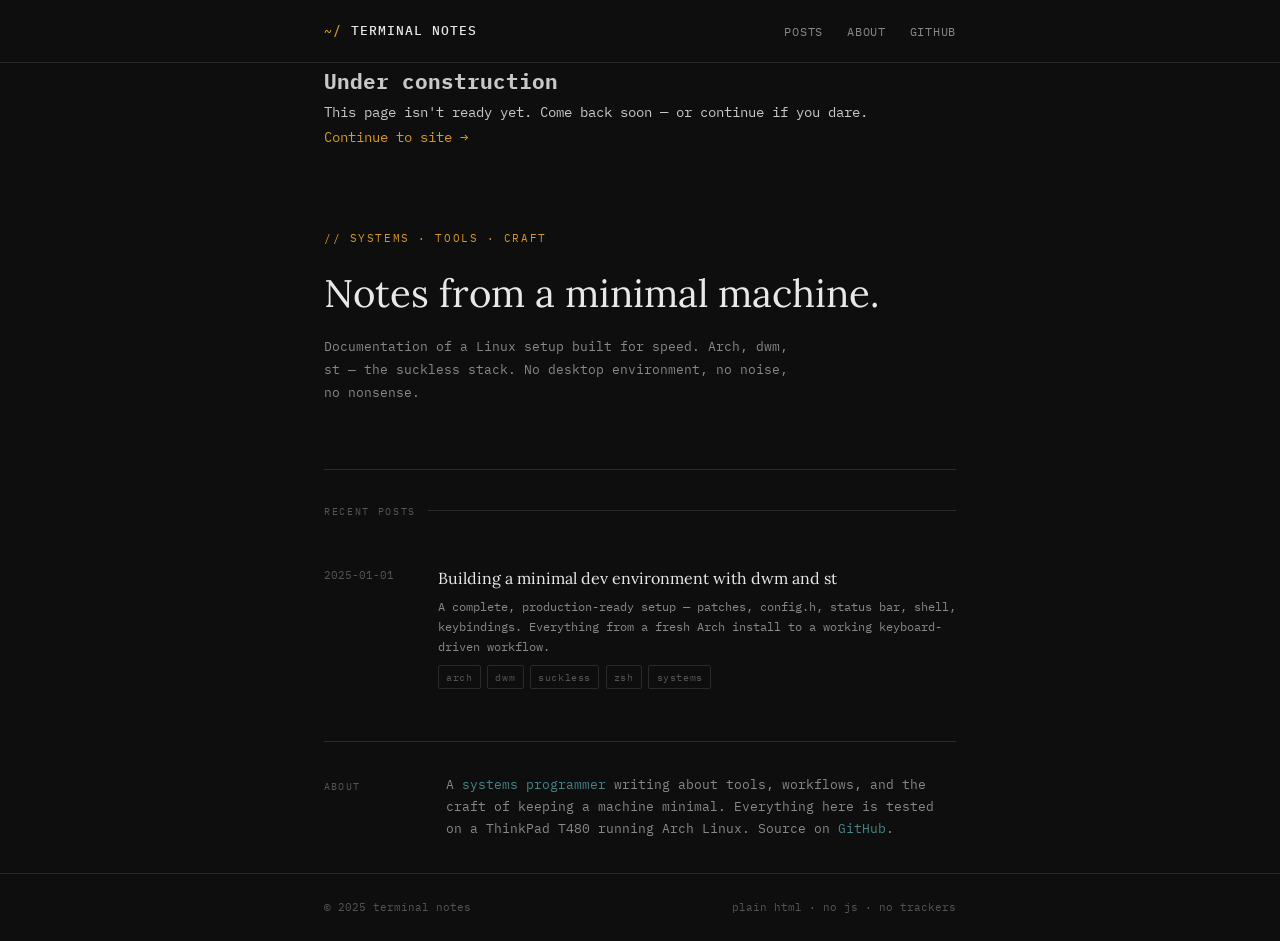
==== index.html @ 437e1c45 "First working prototype with first post dwm setupWORKinProgress.png stylesheet and index.html" ====
<!DOCTYPE html>
<html lang="en">
<head>
  <meta charset="UTF-8">
  <meta name="viewport" content="width=device-width, initial-scale=1.0">
  <meta name="description" content="A minimal blog on systems, tools, and the craft of computing.">
  <title>~/ · terminal notes</title>
  <link rel="stylesheet" href="assets/css/style.css">
  <link rel="icon" type="image/svg+xml" href="assets/favicon.svg">
</head>
<body>

<header>
  <div class="inner">
    <a href="index.html" class="site-name"><span>~/</span>&nbsp;terminal notes</a>
    <nav>
      <a href="index.html">posts</a>
      <a href="about.html">about</a>
      <a href="https://github.com" target="_blank">github</a>
    </nav>
  </div>
</header>
    <div class="tape t1" ></div>
    <div class="tape t2"></div>
    <div class="tape t3"></div>
    <div class="tape t4"></div>
    <div class="tape t5"></div>
    <div class="tape t6"></div>

<script>
function removeAllTapes() {
  document.querySelectorAll(".tape").forEach(el => {
    el.classList.add("removing");
    setTimeout(() => el.remove(), 300);
  });
}

document.addEventListener("click", removeAllTapes);
</script>
<main>

  <div class="wrap">


<div class="wip-overlay">
  <div class="tape-bg"></div>
  <div class="content">
    <h2>Under construction</h2>
    <p>This page isn't ready yet. Come back soon — or continue if you dare.</p>
    <a class="btn" href="/your-site">Continue to site &rarr;</a>
  </div>
</div>
    <section class="hero">
      <p class="hero-tag">// systems · tools · craft</p>
      <h1>Notes from a minimal&nbsp;machine.</h1>
      <p class="hero-sub">
        Documentation of a Linux setup built for speed. Arch, dwm, st —
        the suckless stack. No desktop environment, no noise, no nonsense.
      </p>
    </section>

    <section class="post-list">
      <p class="section-label">recent posts</p>

      <a href="posts/dwm-setup.html" style="display:contents; text-decoration:none;">
        <article class="post-item">
          <time class="post-date">2025-01-01</time>
          <div class="post-meta">
            <span class="post-title">Building a minimal dev environment with dwm and st</span>
            <span class="post-desc">
              A complete, production-ready setup — patches, config.h, status bar,
              shell, keybindings. Everything from a fresh Arch install to a working
              keyboard-driven workflow.
            </span>
            <div class="post-tags">
              <span class="tag">arch</span>
              <span class="tag">dwm</span>
              <span class="tag">suckless</span>
              <span class="tag">zsh</span>
              <span class="tag">systems</span>
            </div>
          </div>
        </article>
      </a>

      <!-- future posts slot in here -->

    </section>

    <div class="about-strip">
      <span class="label">about</span>
      <p>
        A <a href="about.html">systems programmer</a> writing about tools, workflows, and
        the craft of keeping a machine minimal. Everything here is tested on a
        ThinkPad T480 running Arch Linux.
        Source on <a href="https://github.com" target="_blank">GitHub</a>.
      </p>
    </div>

  </div>
</main>

<footer>
  <div class="wrap">
    <span>© 2025 terminal notes</span>
    <span>plain html · no js · no trackers</span>
  </div>
</footer>
</body>
</html>
---- assets/css/style.css ----
@import url('https://fonts.googleapis.com/css2?family=IBM+Plex+Mono:ital,wght@0,400;0,500;1,400&family=Lora:ital,wght@0,400;0,600;1,400&display=swap');

*, *::before, *::after { box-sizing: border-box; margin: 0; padding: 0; }

:root {
  --bg:        #0e0e0e;
  --bg2:       #161616;
  --bg3:       #1e1e1e;
  --border:    #2a2a2a;
  --muted:     #555;
  --subtle:    #888;
  --fg:        #c8c8c8;
  --bright:    #e8e8e8;
  --accent:    #d79921;
  --accent2:   #458588;
  --red:       #cc241d;
  --green:     #98971a;

  --mono:      'IBM Plex Mono', monospace;
  --serif:     'Lora', Georgia, serif;

  --max:       680px;
  --gap:       2rem;
  --diag: calc(sqrt(100vw * 100vw + 100vh * 100vh));
}

html { font-size: 16px; scroll-behavior: smooth; }

body {
  background: var(--bg);
  color: var(--fg);
  font-family: var(--mono);
  font-size: 0.875rem;
  line-height: 1.75;
  -webkit-font-smoothing: antialiased;
}

a { color: var(--accent); text-decoration: none; }
a:hover { text-decoration: underline; text-underline-offset: 3px; }

/* ── LAYOUT ── */
.wrap {
  max-width: var(--max);
  margin: 0 auto;
  padding: 0 1.5rem;
}

/* ── HEADER / NAV ── */
header {
  border-bottom: 1px solid var(--border);
  padding: 1.25rem 0;
  position: sticky;
  top: 0;
  background: var(--bg);
  z-index: 10;
}

header .inner {
  max-width: var(--max);
  margin: 0 auto;
  padding: 0 1.5rem;
  display: flex;
  align-items: center;
  justify-content: space-between;
}

.site-name {
  font-family: var(--mono);
  font-size: 0.8rem;
  font-weight: 500;
  color: var(--bright);
  letter-spacing: 0.08em;
  text-transform: uppercase;
}

.site-name span { color: var(--accent); }

nav { display: flex; gap: 1.5rem; }
nav a {
  font-size: 0.75rem;
  color: var(--subtle);
  letter-spacing: 0.06em;
  text-transform: uppercase;
  transition: color 0.15s;
}
nav a:hover { color: var(--bright); text-decoration: none; }

/* ── HERO ── */
.hero {
  padding: 5rem 0 4rem;
  border-bottom: 1px solid var(--border);
}

.hero-tag {
  font-size: 0.7rem;
  letter-spacing: 0.14em;
  text-transform: uppercase;
  color: var(--accent);
  margin-bottom: 1.25rem;
}

.hero h1 {
  font-family: var(--serif);
  font-size: clamp(1.6rem, 4vw, 2.4rem);
  font-weight: 400;
  color: var(--bright);
  line-height: 1.3;
  margin-bottom: 1rem;
  max-width: 560px;
}

.hero-sub {
  color: var(--subtle);
  font-size: 0.8125rem;
  max-width: 480px;
  line-height: 1.8;
}

/* ── POST LIST ── */
.post-list {
  padding: var(--gap) 0;
}

.section-label {
  font-size: 0.65rem;
  letter-spacing: 0.16em;
  text-transform: uppercase;
  color: var(--muted);
  margin-bottom: 1.5rem;
  display: flex;
  align-items: center;
  gap: 0.75rem;
}

.section-label::after {
  content: '';
  flex: 1;
  height: 1px;
  background: var(--border);
}

.post-item {
  display: grid;
  grid-template-columns: 90px 1fr;
  gap: 0 1.5rem;
  padding: 1.25rem 0;
  border-bottom: 1px solid var(--border);
  transition: background 0.15s;
}

.post-item:last-child { border-bottom: none; }

.post-date {
  font-size: 0.7rem;
  color: var(--muted);
  padding-top: 0.15rem;
  white-space: nowrap;
}

.post-meta { display: flex; flex-direction: column; gap: 0.3rem; }

.post-title {
  font-family: var(--serif);
  font-size: 1rem;
  font-weight: 400;
  color: var(--bright);
  transition: color 0.15s;
}

.post-item:hover .post-title { color: var(--accent); }

.post-desc {
  font-size: 0.775rem;
  color: var(--subtle);
  line-height: 1.6;
}

.post-tags { display: flex; gap: 0.4rem; margin-top: 0.25rem; }

.tag {
  font-size: 0.65rem;
  letter-spacing: 0.06em;
  color: var(--muted);
  border: 1px solid var(--border);
  padding: 0.1rem 0.45rem;
  border-radius: 2px;
  text-transform: lowercase;
}

/* ── ABOUT STRIP ── */
.about-strip {
  border-top: 1px solid var(--border);
  padding: 2rem 0;
  display: flex;
  gap: 2rem;
  align-items: flex-start;
}

.about-strip .label {
  font-size: 0.65rem;
  letter-spacing: 0.12em;
  text-transform: uppercase;
  color: var(--muted);
  padding-top: 0.2rem;
  min-width: 90px;
}

.about-strip p {
  font-size: 0.8rem;
  color: var(--subtle);
  line-height: 1.75;
}

.about-strip p a { color: var(--accent2); }

/* ── FOOTER ── */
footer {
  border-top: 1px solid var(--border);
  padding: 1.5rem 0;
  color: var(--muted);
  font-size: 0.7rem;
  display: flex;
  justify-content: space-between;
  align-items: center;
}

footer .wrap {
  display: flex;
  justify-content: space-between;
  align-items: center;
  width: 100%;
}

footer a { color: var(--muted); }
footer a:hover { color: var(--subtle); }

/* ── POST PAGE ── */
.post-header {
  padding: 4rem 0 2.5rem;
  border-bottom: 1px solid var(--border);
}

.post-header .post-tag {
  font-size: 0.68rem;
  letter-spacing: 0.14em;
  text-transform: uppercase;
  color: var(--accent);
  margin-bottom: 1rem;
}

.post-header h1 {
  font-family: var(--serif);
  font-size: clamp(1.4rem, 3.5vw, 2rem);
  font-weight: 400;
  color: var(--bright);
  line-height: 1.3;
  margin-bottom: 1rem;
}

.post-byline {
  font-size: 0.72rem;
  color: var(--muted);
  display: flex;
  gap: 1rem;
}

.post-byline span::before { content: '· '; }
.post-byline span:first-child::before { content: ''; }

/* ── ARTICLE BODY ── */
article.body {
  padding: 2.5rem 0;
  max-width: var(--max);
  margin: 0 auto;
}

article.body > * + * { margin-top: 1.25rem; }

article.body h2 {
  font-family: var(--serif);
  font-size: 1.1rem;
  font-weight: 600;
  color: var(--bright);
  margin-top: 2.5rem;
  margin-bottom: 0.75rem;
  padding-bottom: 0.4rem;
  border-bottom: 1px solid var(--border);
}

article.body h3 {
  font-size: 0.8rem;
  font-weight: 500;
  color: var(--fg);
  letter-spacing: 0.06em;
  text-transform: uppercase;
  margin-top: 2rem;
  margin-bottom: 0.5rem;
}

article.body p {
  font-size: 0.875rem;
  color: var(--fg);
  line-height: 1.85;
}

article.body strong { color: var(--bright); font-weight: 500; }
article.body em { font-style: italic; color: var(--subtle); }

article.body ul, article.body ol {
  padding-left: 1.25rem;
  font-size: 0.875rem;
  color: var(--fg);
}

article.body li + li { margin-top: 0.3rem; }

article.body a { color: var(--accent); }

/* ── CODE BLOCKS ── */
article.body pre {
  background: var(--bg2);
  border: 1px solid var(--border);
  border-left: 3px solid var(--accent);
  padding: 1.25rem 1.5rem;
  overflow-x: auto;
  font-size: 0.78rem;
  line-height: 1.7;
  margin: 1.5rem 0;
  border-radius: 2px;
}

article.body code {
  font-family: var(--mono);
  font-size: 0.78rem;
  color: var(--accent);
  background: var(--bg2);
  padding: 0.1rem 0.35rem;
  border-radius: 2px;
}

article.body pre code {
  color: var(--fg);
  background: none;
  padding: 0;
}

/* syntax colours inside pre */
.kw { color: #d79921; }
.cm { color: #555; font-style: italic; }
.st { color: #98971a; }
.nu { color: #458588; }
.fn { color: #b8bb26; }

/* ── BLOCKQUOTE / NOTE ── */
article.body blockquote {
  border-left: 3px solid var(--accent2);
  padding: 0.75rem 1.25rem;
  color: var(--subtle);
  font-size: 0.82rem;
  background: var(--bg2);
  margin: 1.5rem 0;
  border-radius: 0 2px 2px 0;
}

/* ── TABLE ── */
article.body table {
  width: 100%;
  font-size: 0.78rem;
  border-collapse: collapse;
  margin: 1.5rem 0;
}

article.body th {
  text-align: left;
  font-size: 0.65rem;
  letter-spacing: 0.1em;
  text-transform: uppercase;
  color: var(--muted);
  border-bottom: 1px solid var(--border);
  padding: 0.5rem 0.75rem;
}

article.body td {
  padding: 0.6rem 0.75rem;
  border-bottom: 1px solid var(--border);
  color: var(--fg);
  vertical-align: top;
}

article.body td:first-child { color: var(--accent); font-weight: 500; }

/* ── TOC ── */
.toc {
  background: var(--bg2);
  border: 1px solid var(--border);
  padding: 1.25rem 1.5rem;
  margin: 2rem 0;
  border-radius: 2px;
}

.toc-title {
  font-size: 0.65rem;
  letter-spacing: 0.14em;
  text-transform: uppercase;
  color: var(--muted);
  margin-bottom: 0.75rem;
}

.toc ol {
  padding-left: 1rem;
  counter-reset: item;
  list-style: none;
}

.toc li { margin: 0.2rem 0; }
.toc li::before {
  counter-increment: item;
  content: counter(item, decimal-leading-zero) '. ';
  color: var(--muted);
  font-size: 0.72rem;
}
.toc a {
  font-size: 0.8rem;
  color: var(--subtle);
}
.toc a:hover { color: var(--accent); text-decoration: none; }

/* ── POST NAV ── */
.post-nav {
  border-top: 1px solid var(--border);
  padding: 2rem 0;
  display: flex;
  justify-content: space-between;
  gap: 1rem;
  font-size: 0.75rem;
}

.post-nav a { color: var(--subtle); }
.post-nav a:hover { color: var(--accent); text-decoration: none; }
.post-nav .nav-label {
  font-size: 0.65rem;
  letter-spacing: 0.1em;
  text-transform: uppercase;
  color: var(--muted);
  display: block;
  margin-bottom: 0.25rem;
}

/* ── CURSOR ── */
::selection { background: #d7992230; color: var(--bright); }

/* ── SCROLLBAR ── */
::-webkit-scrollbar { width: 6px; height: 6px; }
::-webkit-scrollbar-track { background: var(--bg); }
::-webkit-scrollbar-thumb { background: var(--border); border-radius: 3px; }

/* ── RESPONSIVE ── */
@media (max-width: 540px) {
  .post-item { grid-template-columns: 1fr; gap: 0.25rem; }
  .post-date { margin-bottom: 0.25rem; }
  .about-strip { flex-direction: column; gap: 0.5rem; }
  footer .wrap { flex-direction: column; gap: 0.5rem; text-align: center; }
}

/* ── ANIMATION ── */
@keyframes fadein {
  from { opacity: 0; transform: translateY(8px); }
  to   { opacity: 1; transform: translateY(0);   }
}

.hero, .post-list, .about-strip {
  animation: fadein 0.4s ease both;
}

.post-list { animation-delay: 0.1s; }
.about-strip { animation-delay: 0.2s; }



/* ── WORK IN PROGRESS TAPE ── */


/* --- Base --- */
.tape {
  position: fixed;
  top: 50%;
  left: 50%;

  width: 300vmax; /* prevent clipping */
  height: clamp(40px, 3vw, 100px);

  transform-origin: center;

  background-image: url("../tape.png");
  background-repeat: repeat-x;
  background-size: auto 100%;
  background-position: 0 0;
  transition: none;

  pointer-events: auto;
  opacity: 0.9;
}


@keyframes centerOut {
  from {
    /* start as a thin visible strip at center */
    clip-path: inset(10% 50% 0 50%);
  }
  to {
    /* expand the hidden area outward → fully gone */
    clip-path: inset(0 0 0 0);
  }
}
.tape.removing {
  animation: centerOut 1s ease forwards;
}

/* base animation */
@keyframes tapeScroll {
  from { background-position: 0 0; }
 to { background-position: 2125px 0; }
}
.t1 {
  transform:
    translate(-50%, -50%)
    rotate(calc(atan2(100vh, 100vw) + 0deg))
    translateY(-20vh);

  animation: tapeScroll 55s linear infinite;
}

.t2 {
  transform:
    translate(-50%, -50%)
    rotate(calc(atan2(100vh, 100vw) + 18deg))
    translateY(0);
  animation: tapeScroll 48s linear infinite reverse;
  background-position: 50px 10px; /* offset to avoid sync */
}

.t3 {
  transform:
    translate(-50%, -50%)
    rotate(calc(atan2(75vh, 750vw) + 18deg))
    translateY(20vh);

  animation: tapeScroll 25s linear infinite;
  background-position: 100px 20px;
}

.t4 {
  transform:
    translate(-50%, -50%)
    rotate(calc(atan2(10vh, 100vw) - 42deg))
    translateY(-20vh);

  animation: tapeScroll 55s linear infinite;
}

.t5 {
  transform:
    translate(-50%, -50%)
    rotate(calc(atan2(42vh, 100vw) - 32deg))
    translateY(0);
  animation: tapeScroll 48s linear infinite reverse;
  background-position: 50px 10px; /* offset to avoid sync */
}

.t6 {
  transform:
    translate(-50%, -50%)
    rotate(calc(atan2(75vh, 750vw) - 28deg))
    translateY(20vh);

  animation: tapeScroll 25s linear infinite;
  background-position: 100px 20px;
}
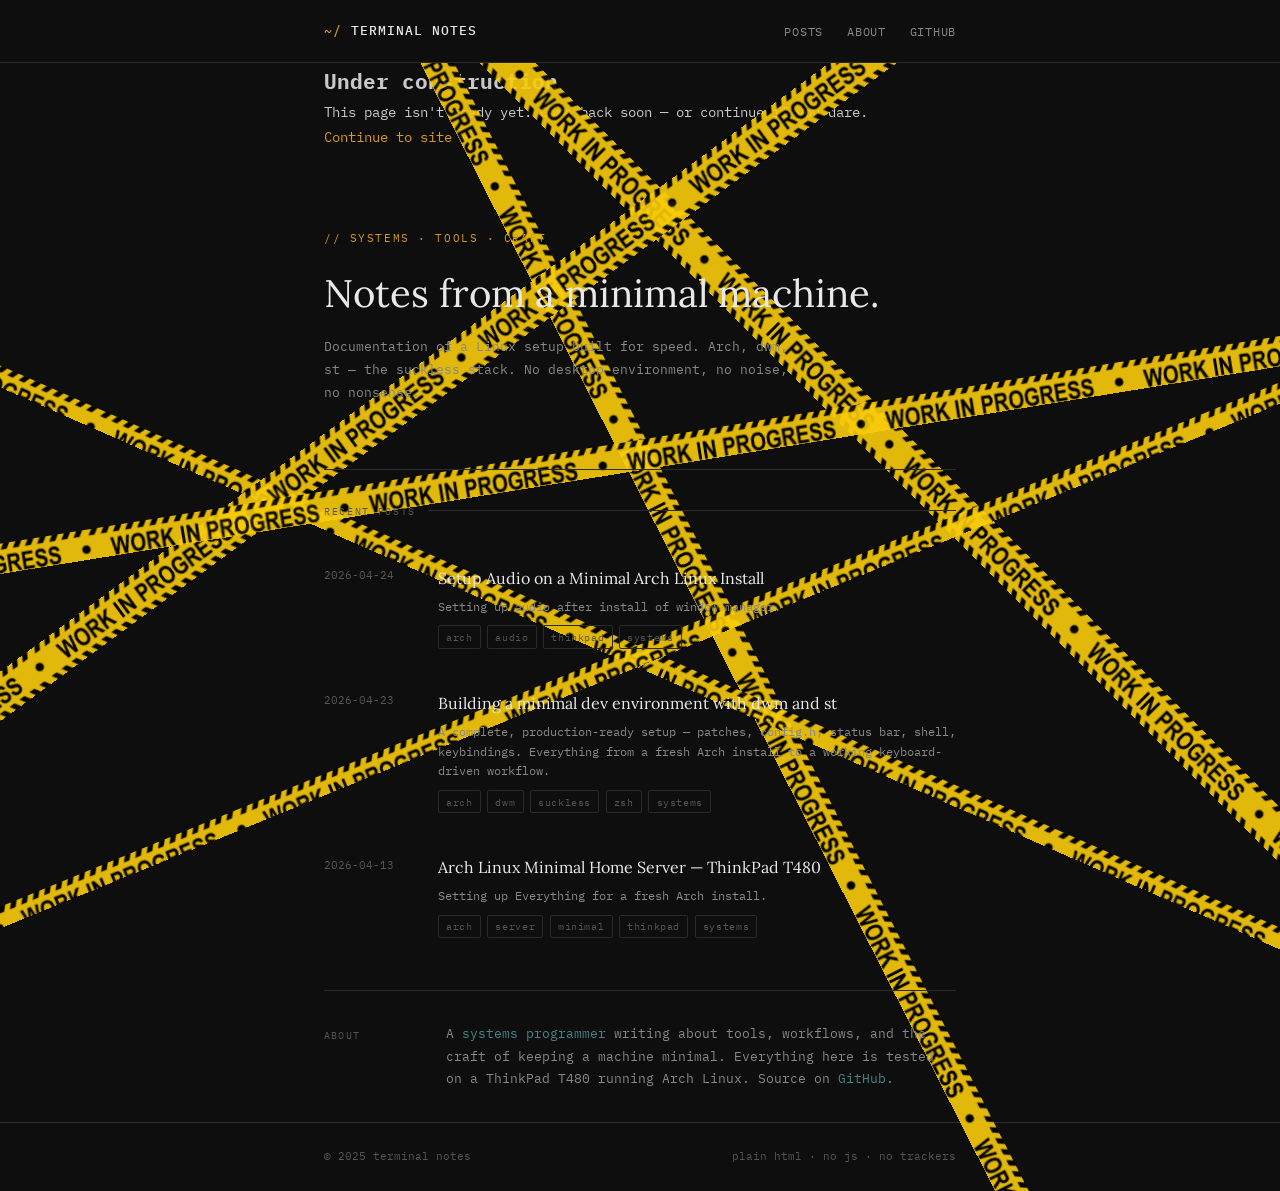
==== commit 2586d35a: "added posts arch server anddwm st setup" ====
--- a/index.html
+++ b/index.html
@@ -16,7 +16,7 @@
     <nav>
       <a href="index.html">posts</a>
       <a href="about.html">about</a>
-      <a href="https://github.com" target="_blank">github</a>
+      <a href="https://github.com/Manav-madhu" target="_blank">github</a>
     </nav>
   </div>
 </header>
@@ -47,7 +47,7 @@
   <div class="content">
     <h2>Under construction</h2>
     <p>This page isn't ready yet. Come back soon — or continue if you dare.</p>
-    <a class="btn" href="/your-site">Continue to site &rarr;</a>
+    <a class="btn" href="">Continue to site &rarr;</a>
   </div>
 </div>
     <section class="hero">
@@ -61,10 +61,26 @@
 
     <section class="post-list">
       <p class="section-label">recent posts</p>
+      <a href="posts/audio.html" style="display:contents; text-decoration:none;">
+        <article class="post-item">
+          <time class="post-date">2026-04-24</time>
+          <div class="post-meta">
+            <span class="post-title">Setup Audio on a Minimal Arch Linux Install</span>
+            <span class="post-desc">
+                Setting up audio after install of window manager.
+            </span>
+            <div class="post-tags">
+              <span class="tag">arch</span>
+              <span class="tag">audio</span>
+              <span class="tag">ThinkPad</span>
+              <span class="tag">systems</span>
+            </div>
+          </div>
+        </article>
 
       <a href="posts/dwm-setup.html" style="display:contents; text-decoration:none;">
         <article class="post-item">
-          <time class="post-date">2025-01-01</time>
+          <time class="post-date">2026-04-23</time>
           <div class="post-meta">
             <span class="post-title">Building a minimal dev environment with dwm and st</span>
             <span class="post-desc">
@@ -77,6 +93,25 @@
               <span class="tag">dwm</span>
               <span class="tag">suckless</span>
               <span class="tag">zsh</span>
+              <span class="tag">systems</span>
+            </div>
+          </div>
+        </article>
+      </a>
+      <a href="posts/arch_server.html" style="display:contents; text-decoration:none;">
+        <article class="post-item">
+          <time class="post-date">2026-04-13</time>
+          <div class="post-meta">
+            <span class="post-title">Arch Linux Minimal Home Server — ThinkPad T480 </span>
+            <span class="post-desc">
+              Setting up
+              Everything for a fresh Arch install.
+            </span>
+            <div class="post-tags">
+              <span class="tag">arch</span>
+              <span class="tag">server</span>
+              <span class="tag">minimal</span>
+              <span class="tag">ThinkPad</span>
               <span class="tag">systems</span>
             </div>
           </div>
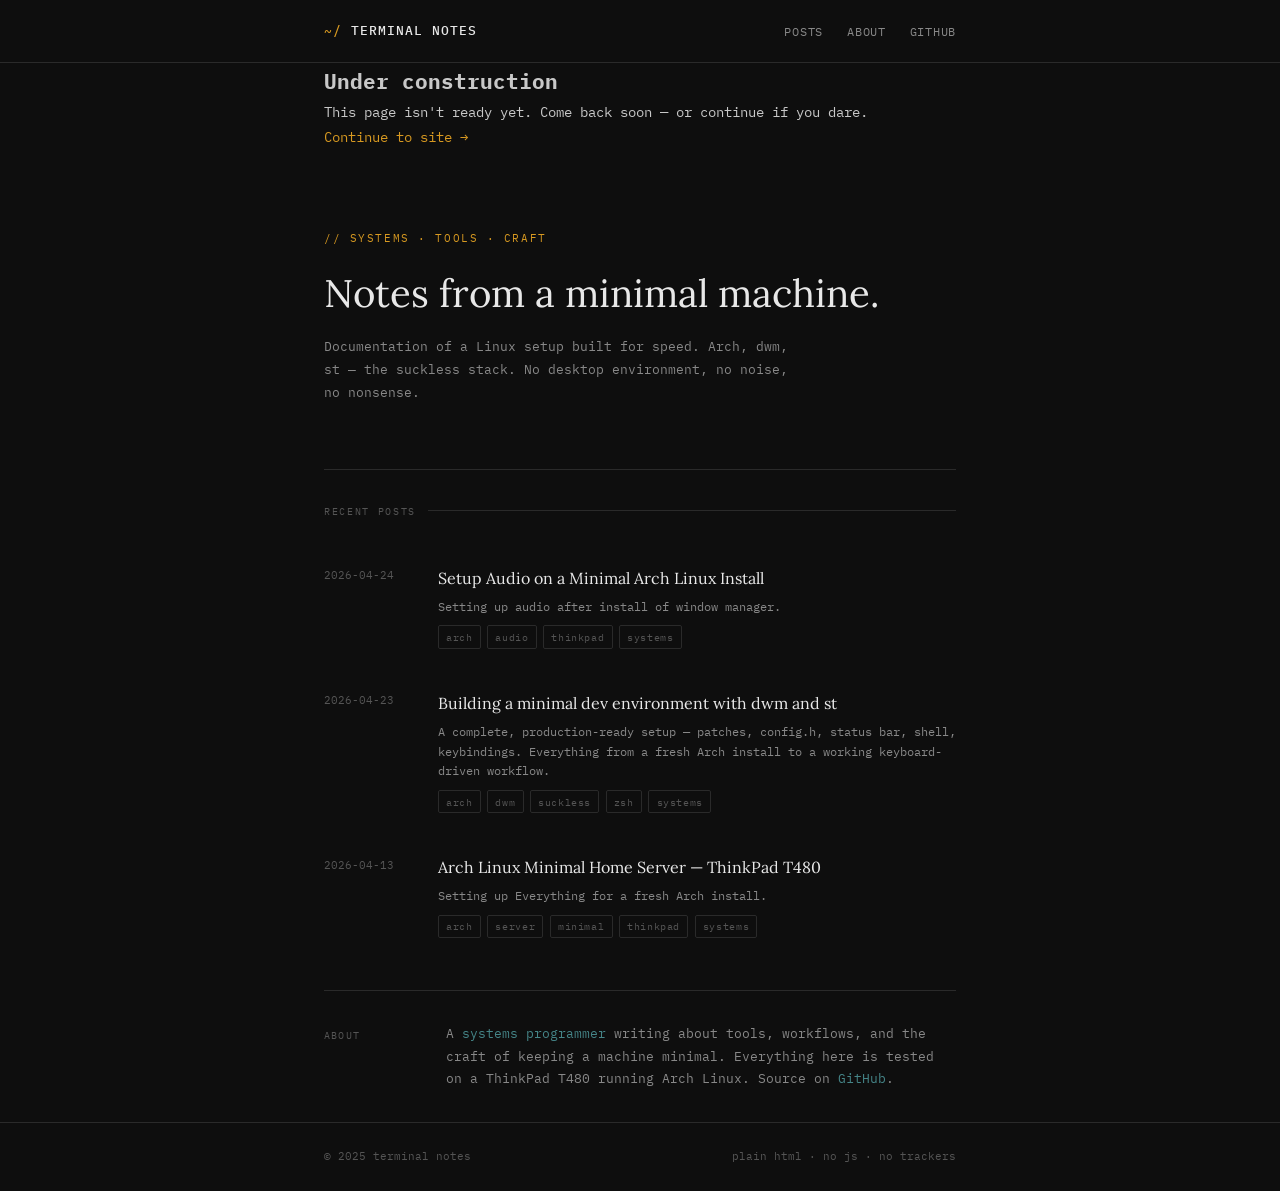
==== commit 26aa753c: "removed work in progress tape" ====
--- a/index.html
+++ b/index.html
@@ -20,26 +20,9 @@
     </nav>
   </div>
 </header>
-    <div class="tape t1" ></div>
-    <div class="tape t2"></div>
-    <div class="tape t3"></div>
-    <div class="tape t4"></div>
-    <div class="tape t5"></div>
-    <div class="tape t6"></div>
-
-<script>
-function removeAllTapes() {
-  document.querySelectorAll(".tape").forEach(el => {
-    el.classList.add("removing");
-    setTimeout(() => el.remove(), 300);
-  });
-}
-
-document.addEventListener("click", removeAllTapes);
-</script>
 <main>
 
-  <div class="wrap">
+<div class="wrap">
 
 
 <div class="wip-overlay">
@@ -128,7 +111,7 @@
         A <a href="about.html">systems programmer</a> writing about tools, workflows, and
         the craft of keeping a machine minimal. Everything here is tested on a
         ThinkPad T480 running Arch Linux.
-        Source on <a href="https://github.com" target="_blank">GitHub</a>.
+        Source on <a href="https://github.com/Manav-madhu/terminal-Paag" target="_blank">GitHub</a>.
       </p>
     </div>
 
--- a/assets/css/style.css
+++ b/assets/css/style.css
@@ -476,103 +476,3 @@
 .about-strip { animation-delay: 0.2s; }
 
 
-
-/* ── WORK IN PROGRESS TAPE ── */
-
-
-/* --- Base --- */
-.tape {
-  position: fixed;
-  top: 50%;
-  left: 50%;
-
-  width: 300vmax; /* prevent clipping */
-  height: clamp(40px, 3vw, 100px);
-
-  transform-origin: center;
-
-  background-image: url("../tape.png");
-  background-repeat: repeat-x;
-  background-size: auto 100%;
-  background-position: 0 0;
-  transition: none;
-
-  pointer-events: auto;
-  opacity: 0.9;
-}
-
-
-@keyframes centerOut {
-  from {
-    /* start as a thin visible strip at center */
-    clip-path: inset(10% 50% 0 50%);
-  }
-  to {
-    /* expand the hidden area outward → fully gone */
-    clip-path: inset(0 0 0 0);
-  }
-}
-.tape.removing {
-  animation: centerOut 1s ease forwards;
-}
-
-/* base animation */
-@keyframes tapeScroll {
-  from { background-position: 0 0; }
- to { background-position: 2125px 0; }
-}
-.t1 {
-  transform:
-    translate(-50%, -50%)
-    rotate(calc(atan2(100vh, 100vw) + 0deg))
-    translateY(-20vh);
-
-  animation: tapeScroll 55s linear infinite;
-}
-
-.t2 {
-  transform:
-    translate(-50%, -50%)
-    rotate(calc(atan2(100vh, 100vw) + 18deg))
-    translateY(0);
-  animation: tapeScroll 48s linear infinite reverse;
-  background-position: 50px 10px; /* offset to avoid sync */
-}
-
-.t3 {
-  transform:
-    translate(-50%, -50%)
-    rotate(calc(atan2(75vh, 750vw) + 18deg))
-    translateY(20vh);
-
-  animation: tapeScroll 25s linear infinite;
-  background-position: 100px 20px;
-}
-
-.t4 {
-  transform:
-    translate(-50%, -50%)
-    rotate(calc(atan2(10vh, 100vw) - 42deg))
-    translateY(-20vh);
-
-  animation: tapeScroll 55s linear infinite;
-}
-
-.t5 {
-  transform:
-    translate(-50%, -50%)
-    rotate(calc(atan2(42vh, 100vw) - 32deg))
-    translateY(0);
-  animation: tapeScroll 48s linear infinite reverse;
-  background-position: 50px 10px; /* offset to avoid sync */
-}
-
-.t6 {
-  transform:
-    translate(-50%, -50%)
-    rotate(calc(atan2(75vh, 750vw) - 28deg))
-    translateY(20vh);
-
-  animation: tapeScroll 25s linear infinite;
-  background-position: 100px 20px;
-}
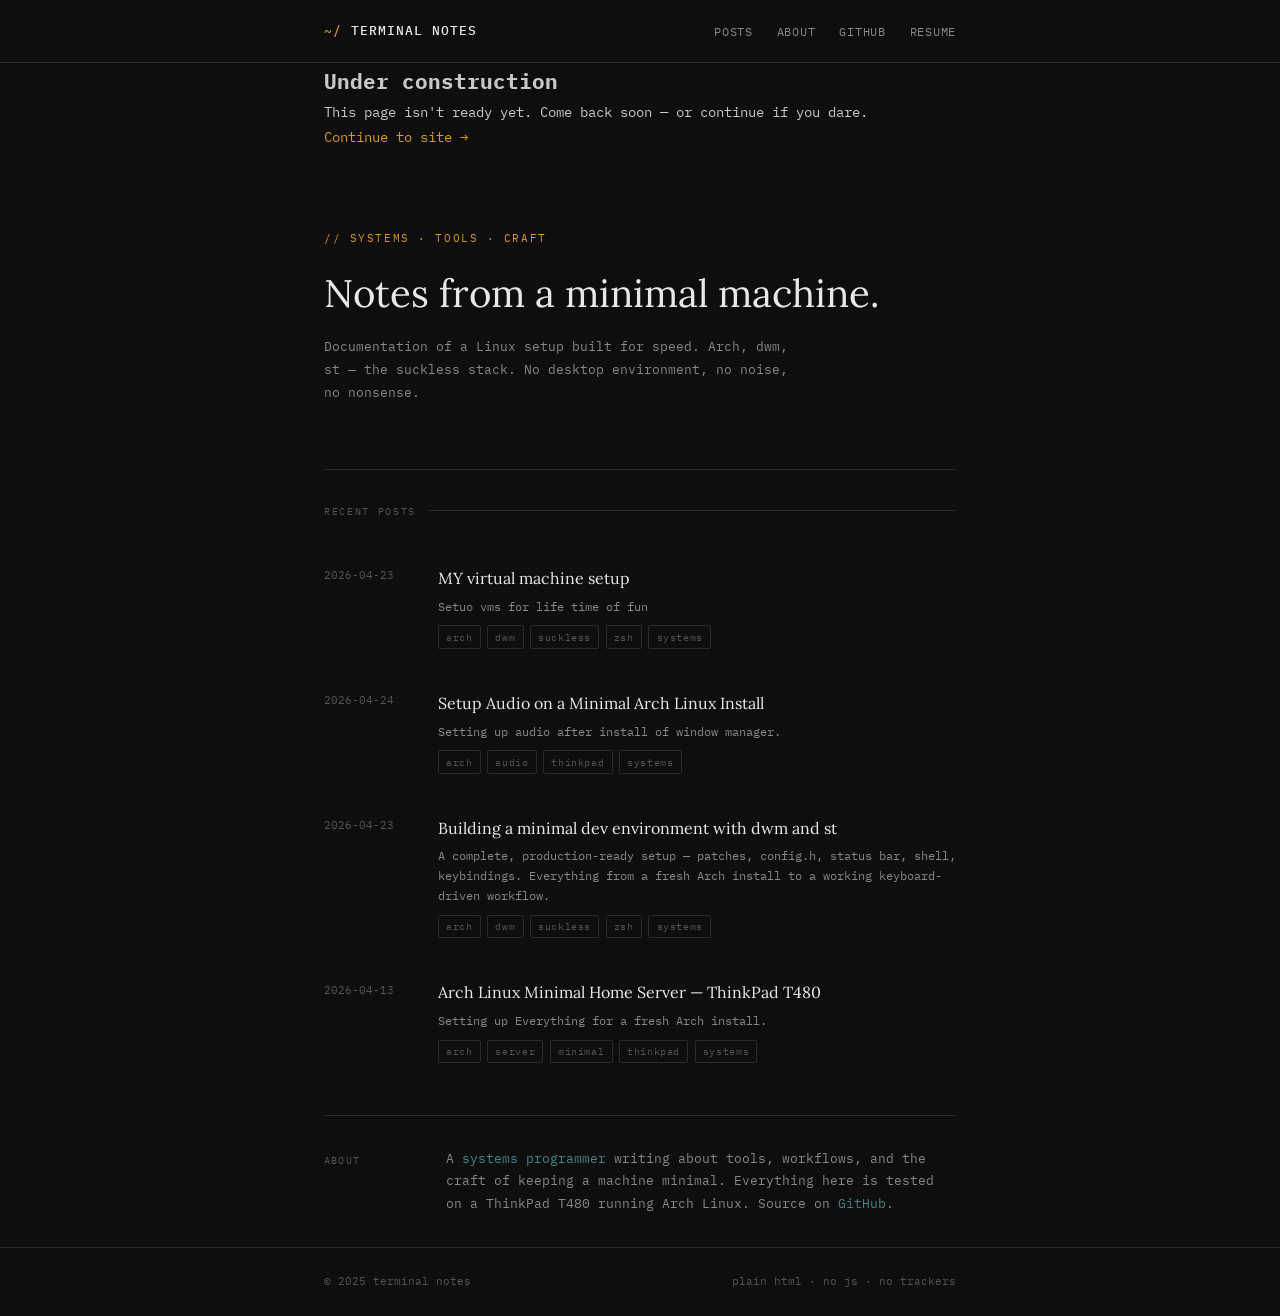
==== commit 23cc7f34: "resume and favicon" ====
--- a/index.html
+++ b/index.html
@@ -4,9 +4,9 @@
   <meta charset="UTF-8">
   <meta name="viewport" content="width=device-width, initial-scale=1.0">
   <meta name="description" content="A minimal blog on systems, tools, and the craft of computing.">
-  <title>~/ · terminal notes</title>
+  <title>· terminal notes</title>
   <link rel="stylesheet" href="assets/css/style.css">
-  <link rel="icon" type="image/svg+xml" href="assets/favicon.svg">
+  <link rel="icon" type="image/svg+xml" href="./assets/favicon.svg">
 </head>
 <body>
 
@@ -14,9 +14,10 @@
   <div class="inner">
     <a href="index.html" class="site-name"><span>~/</span>&nbsp;terminal notes</a>
     <nav>
-      <a href="index.html">posts</a>
-      <a href="about.html">about</a>
+      <a href="#">posts</a>
+      <a href="#about">about</a>
       <a href="https://github.com/Manav-madhu" target="_blank">github</a>
+      <a href="./assets/resume.pdf" target="_blank">resume</a>
     </nav>
   </div>
 </header>
@@ -42,8 +43,26 @@
       </p>
     </section>
 
-    <section class="post-list">
+    <section class="post-list" id=posts>
       <p class="section-label">recent posts</p>
+      <a href="posts/vm.claud.html" style="display:contents; text-decoration:none;">
+          <article class="post-item">
+              <time class="post-date">2026-04-23</time>
+              <div class="post-meta">
+                  <span class="post-title">MY virtual machine setup</span>
+                  <span class="post-desc">
+                      Setuo vms for life time of fun
+                  </span>
+                  <div class="post-tags">
+                      <span class="tag">arch</span>
+                      <span class="tag">dwm</span>
+                      <span class="tag">suckless</span>
+                      <span class="tag">zsh</span>
+                      <span class="tag">systems</span>
+                  </div>
+              </div>
+          </article>
+      </a>
       <a href="posts/audio.html" style="display:contents; text-decoration:none;">
         <article class="post-item">
           <time class="post-date">2026-04-24</time>
@@ -105,7 +124,7 @@
 
     </section>
 
-    <div class="about-strip">
+    <div class="about-strip" id="about">
       <span class="label">about</span>
       <p>
         A <a href="about.html">systems programmer</a> writing about tools, workflows, and
